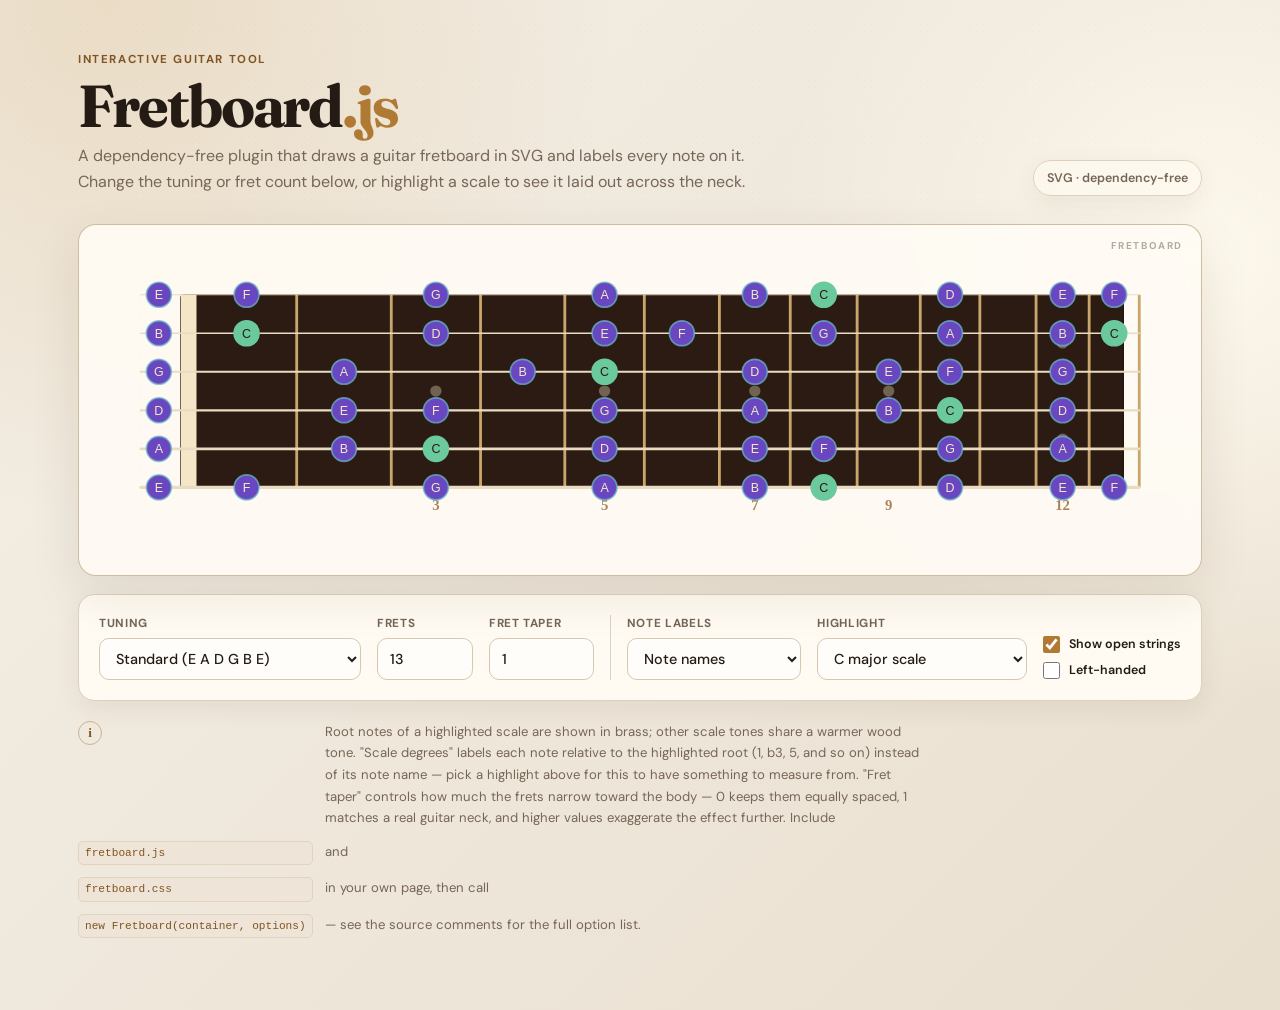
==== index_old.html @ c2f7e358 "add new files for demo" ====
<!doctype html>
<html lang="en">
  <head>
    <meta charset="utf-8" />
    <meta name="viewport" content="width=device-width, initial-scale=1" />
    <title>Fretboard.js — guitar fretboard visualizer</title>
    <link rel="stylesheet" href="fretboard.css" />
    <style>
      @import url("https://fonts.googleapis.com/css2?family=DM+Sans:wght@400;500;600;700&family=Fraunces:opsz,wght@9..144,600;9..144,700&display=swap");

      :root {
        --bg: #f4efe6;
        --bg-deep: #e9dfcf;
        --surface: rgba(255, 252, 246, 0.9);
        --surface-solid: #fffaf2;
        --ink: #241b15;
        --muted: #766657;
        --line: #ddd0bc;
        --accent: #b07a35;
        --accent-dark: #805523;
        --shadow: 0 18px 50px rgba(67, 45, 24, 0.1);
        --shadow-soft: 0 8px 24px rgba(67, 45, 24, 0.07);
      }

      * {
        box-sizing: border-box;
      }
      html {
        scroll-behavior: smooth;
      }

      body {
        margin: 0;
        min-height: 100vh;
        color: var(--ink);
        font-family:
          "DM Sans",
          system-ui,
          -apple-system,
          BlinkMacSystemFont,
          "Segoe UI",
          sans-serif;
        background:
          radial-gradient(
            circle at 8% 0%,
            rgba(221, 194, 153, 0.42),
            transparent 32rem
          ),
          radial-gradient(
            circle at 95% 25%,
            rgba(255, 250, 239, 0.9),
            transparent 28rem
          ),
          linear-gradient(135deg, var(--bg), var(--bg-deep));
      }

      body::before {
        content: "";
        position: fixed;
        inset: 0;
        pointer-events: none;
        opacity: 0.28;
        background-image: radial-gradient(
          rgba(72, 47, 26, 0.09) 0.7px,
          transparent 0.7px
        );
        background-size: 7px 7px;
        mask-image: linear-gradient(to bottom, black, transparent 75%);
      }

      .wrap {
        position: relative;
        max-width: 1180px;
        margin: 0 auto;
        padding: 52px 28px 72px;
      }

      header.masthead {
        display: flex;
        align-items: flex-end;
        justify-content: space-between;
        gap: 32px;
        margin-bottom: 28px;
      }

      .brand {
        max-width: 720px;
      }

      .eyebrow {
        margin: 0 0 10px;
        font-size: 0.72rem;
        font-weight: 700;
        letter-spacing: 0.14em;
        text-transform: uppercase;
        color: var(--accent-dark);
      }

      header.masthead h1 {
        margin: 0 0 8px;
        font-family: "Fraunces", Georgia, serif;
        font-size: clamp(2.2rem, 5vw, 3.7rem);
        line-height: 0.98;
        letter-spacing: -0.035em;
        font-weight: 700;
      }

      header.masthead h1 span {
        color: var(--accent);
      }

      header.masthead p {
        margin: 0;
        max-width: 64ch;
        color: var(--muted);
        font-size: 1rem;
        line-height: 1.65;
      }

      .badge {
        flex: 0 0 auto;
        padding: 9px 13px;
        border: 1px solid var(--line);
        border-radius: 999px;
        background: rgba(255, 250, 242, 0.65);
        box-shadow: var(--shadow-soft);
        font-size: 0.78rem;
        font-weight: 600;
        color: var(--muted);
      }

      .stage {
        position: relative;
        padding: 30px 30px 24px;
        border: 1px solid rgba(191, 169, 137, 0.75);
        border-radius: 18px;
        background: var(--surface);
        box-shadow: var(--shadow);
        backdrop-filter: blur(10px);
        overflow-x: auto;
      }

      .stage::before {
        content: "FRETBOARD";
        position: absolute;
        top: 14px;
        right: 18px;
        font-size: 0.62rem;
        font-weight: 700;
        letter-spacing: 0.16em;
        color: rgba(118, 102, 87, 0.55);
      }

      #fretboard-container {
        min-width: 640px;
        padding-top: 8px;
      }

      .control-strip {
        display: grid;
        grid-template-columns:
          minmax(220px, 1.5fr) minmax(90px, 0.55fr) minmax(100px, 0.6fr)
          1px minmax(170px, 1fr) minmax(190px, 1.2fr) auto;
        gap: 16px;
        align-items: end;
        margin-top: 18px;
        padding: 20px;
        border: 1px solid var(--line);
        border-radius: 16px;
        background: var(--surface-solid);
        box-shadow: var(--shadow-soft);
      }

      .control {
        display: flex;
        min-width: 0;
        flex-direction: column;
        gap: 7px;
      }

      .control label,
      .checkbox-row label {
        font-size: 0.73rem;
        font-weight: 700;
        letter-spacing: 0.055em;
        text-transform: uppercase;
        color: var(--muted);
      }

      .control select,
      .control input[type="number"] {
        width: 100%;
        min-height: 42px;
        padding: 9px 12px;
        border: 1px solid #d6c7b1;
        border-radius: 10px;
        outline: none;
        background: #fffdf9;
        color: var(--ink);
        font:
          500 0.9rem "DM Sans",
          sans-serif;
        box-shadow: inset 0 1px 0 rgba(255, 255, 255, 0.9);
        transition:
          border-color 0.18s ease,
          box-shadow 0.18s ease;
      }

      .control select:hover,
      .control input[type="number"]:hover {
        border-color: #c5ad8c;
      }

      .control select:focus,
      .control input[type="number"]:focus {
        border-color: var(--accent);
        box-shadow: 0 0 0 3px rgba(176, 122, 53, 0.14);
      }

      .control select:disabled,
      .control input[type="number"]:disabled {
        background: #f3eee6;
        color: var(--muted);
        cursor: not-allowed;
      }

      .control-strip .divider {
        width: 1px;
        align-self: stretch;
        background: var(--line);
      }

      .checkbox-group {
        display: flex;
        flex-direction: column;
        gap: 9px;
        padding-bottom: 1px;
      }

      .checkbox-row {
        display: flex;
        align-items: center;
        gap: 9px;
        white-space: nowrap;
      }

      .checkbox-row input {
        width: 17px;
        height: 17px;
        margin: 0;
        accent-color: var(--accent);
      }

      .checkbox-row label {
        font-size: 0.78rem;
        text-transform: none;
        letter-spacing: 0;
        font-weight: 600;
        color: var(--ink);
        cursor: pointer;
      }

      footer.note {
        display: grid;
        grid-template-columns: auto 1fr;
        gap: 12px;
        align-items: start;
        margin-top: 20px;
        max-width: 850px;
        font-size: 0.82rem;
        color: var(--muted);
        line-height: 1.65;
      }

      footer.note::before {
        content: "i";
        display: grid;
        place-items: center;
        width: 22px;
        height: 22px;
        border: 1px solid #c9b28f;
        border-radius: 50%;
        font-family: Georgia, serif;
        font-weight: 700;
        color: var(--accent-dark);
      }

      footer.note code {
        padding: 2px 6px;
        border: 1px solid #e0d3c0;
        border-radius: 5px;
        background: #eee5d8;
        color: var(--accent-dark);
        font-size: 0.85em;
      }

      @media (max-width: 980px) {
        .control-strip {
          grid-template-columns: repeat(3, minmax(140px, 1fr));
        }
        .control-strip .divider {
          display: none;
        }
      }

      @media (max-width: 700px) {
        .wrap {
          padding: 32px 16px 48px;
        }
        header.masthead {
          display: block;
        }
        .badge {
          display: inline-block;
          margin-top: 18px;
        }
        .stage {
          padding: 24px 18px 18px;
          border-radius: 14px;
        }
        .control-strip {
          grid-template-columns: 1fr 1fr;
          padding: 16px;
        }
      }

      @media (max-width: 480px) {
        .control-strip {
          grid-template-columns: 1fr;
        }
      }

      @media (prefers-reduced-motion: reduce) {
        * {
          scroll-behavior: auto !important;
          transition: none !important;
        }
      }
    </style>
  </head>
  <body>
    <div class="wrap">
      <header class="masthead">
        <div class="brand">
          <div class="eyebrow">Interactive guitar tool</div>
          <h1>Fretboard<span>.js</span></h1>
          <p>
            A dependency-free plugin that draws a guitar fretboard in SVG and
            labels every note on it. Change the tuning or fret count below, or
            highlight a scale to see it laid out across the neck.
          </p>
        </div>
        <div class="badge">SVG · dependency-free</div>
      </header>

      <div class="stage">
        <div id="fretboard-container"></div>
      </div>

      <div class="control-strip">
        <div class="control">
          <label for="tuning-select">Tuning</label>
          <select id="tuning-select">
            <optgroup label="6-string guitar">
              <option value="standard" selected>Standard (E A D G B E)</option>
              <option value="drop-d">Drop D (D A D G B E)</option>
              <option value="dadgad">DADGAD</option>
              <option value="open-g">Open G (D G D G B D)</option>
              <option value="half-step-down">Half-step down</option>
            </optgroup>
            <optgroup label="Other instruments">
              <option value="ukulele">Ukulele (G C E A)</option>
              <option value="bass">Bass, 4-string (E A D G)</option>
              <option value="8-string">8-string guitar (F# B E A D G B E)</option>
            </optgroup>
          </select>
        </div>

        <div class="control">
          <label for="frets-input">Frets</label>
          <input id="frets-input" type="number" min="5" max="24" value="13" />
        </div>

        <div class="control">
          <label for="taper-input">Fret taper</label>
          <input
            id="taper-input"
            type="number"
            min="0"
            max="5"
            step="0.1"
            value="1"
          />
        </div>

        <div class="divider"></div>

        <div class="control">
          <label for="label-mode-select">Note labels</label>
          <select id="label-mode-select">
            <option value="note" selected>Note names</option>
            <option value="degree">Scale degrees</option>
            <option value="none">Hidden</option>
          </select>
        </div>

        <div class="control">
          <label for="highlight-select">Highlight</label>
          <select id="highlight-select">
            <option value="none">None — show every note</option>
            <option value="c-major" selected>C major scale</option>
            <option value="a-minor-pent">A minor pentatonic</option>
            <option value="e-blues">E blues scale</option>
            <option value="g-major">G major scale</option>
          </select>
        </div>

        <div class="checkbox-group">
          <div class="checkbox-row">
            <input type="checkbox" id="open-strings-toggle" checked />
            <label for="open-strings-toggle">Show open strings</label>
          </div>
          <div class="checkbox-row">
            <input type="checkbox" id="left-handed-toggle" />
            <label for="left-handed-toggle">Left-handed</label>
          </div>
        </div>
      </div>

      <footer class="note">
        Root notes of a highlighted scale are shown in brass; other scale tones
        share a warmer wood tone. "Scale degrees" labels each note relative to
        the highlighted root (1, b3, 5, and so on) instead of its note name —
        pick a highlight above for this to have something to measure from.
        "Fret taper" controls how much the frets
        narrow toward the body — 0 keeps them equally spaced, 1 matches a real
        guitar neck, and higher values exaggerate the effect further. Include
        <code>fretboard.js</code> and <code>fretboard.css</code> in your own
        page, then call <code>new Fretboard(container, options)</code> — see the
        source comments for the full option list.
      </footer>
    </div>

    <script src="fretboard.js"></script>
    <script>
      var TUNINGS = {
        standard: ["E2", "A2", "D3", "G3", "B3", "E4"],
        "drop-d": ["D2", "A2", "D3", "G3", "B3", "E4"],
        dadgad: ["D2", "A2", "D3", "G3", "A3", "D4"],
        "open-g": ["D2", "G2", "D3", "G3", "B3", "D4"],
        "half-step-down": ["Eb2", "Ab2", "Db3", "Gb3", "Bb3", "Eb4"],
        // Standard ukulele is usually WRITTEN as "G C E A" (playing order),
        // but that's reentrant tuning — the G string is tuned UP an octave,
        // so by actual pitch it's not the lowest string. This plugin draws
        // tuning[0] as the lowest, thickest string, so the array here is
        // given in true pitch order (C4 < E4 < G4 < A4) rather than
        // conventional playing order, or the diagram would misrepresent
        // which string is actually lowest/thickest.
        ukulele: ["C4", "E4", "G4", "A4"],
        // Standard 4-string bass: one octave below a guitar's low four
        // strings (E A D G).
        bass: ["E1", "A1", "D2", "G2"],
        // Standard 8-string guitar: extends standard 6-string tuning down
        // by two more perfect fourths (adding a low B, then a low F#).
        "8-string": ["F#1", "B1", "E2", "A2", "D3", "G3", "B3", "E4"],
      };

      var HIGHLIGHTS = {
        none: null,
        "c-major": { root: "C", notes: ["C", "D", "E", "F", "G", "A", "B"] },
        "a-minor-pent": { root: "A", notes: ["A", "C", "D", "E", "G"] },
        "e-blues": { root: "E", notes: ["E", "G", "A", "Bb", "B", "D"] },
        "g-major": { root: "G", notes: ["G", "A", "B", "C", "D", "E", "F#"] },
      };

      var container = document.getElementById("fretboard-container");
      var fb = new Fretboard(container, {
        frets: 13,
        tuning: TUNINGS.standard,
        showOpenStrings: true,
        labelMode: "note",
        highlight: HIGHLIGHTS["c-major"],
        fretTaper: 1,
        leftHanded: false,
      });

      document
        .getElementById("tuning-select")
        .addEventListener("change", function (e) {
          fb.setTuning(TUNINGS[e.target.value]);
        });

      document
        .getElementById("taper-input")
        .addEventListener("change", function (e) {
          var value = Math.max(0, parseFloat(e.target.value));
          if (isNaN(value)) value = 0;
          e.target.value = value;
          fb.setFretTaper(value);
        });

      document
        .getElementById("frets-input")
        .addEventListener("change", function (e) {
          var value = Math.max(
            5,
            Math.min(24, parseInt(e.target.value, 10) || 12),
          );
          e.target.value = value;
          fb.setFrets(value);
        });

      document
        .getElementById("highlight-select")
        .addEventListener("change", function (e) {
          fb.setHighlight(HIGHLIGHTS[e.target.value]);
        });

      document
        .getElementById("label-mode-select")
        .addEventListener("change", function (e) {
          fb.setLabelMode(e.target.value);
        });

      document
        .getElementById("open-strings-toggle")
        .addEventListener("change", function (e) {
          fb.setOptions({ showOpenStrings: e.target.checked });
        });

      document
        .getElementById("left-handed-toggle")
        .addEventListener("change", function (e) {
          fb.setLeftHanded(e.target.checked);
        });
    </script>
  </body>
</html>
---- fretboard.css ----
/* Fretboard.js — default styling
   Palette grounded in real fretboard materials: rosewood body, brass fret wire,
   bone nut and inlays. Swap the custom properties below to retheme. */

.fretboard-svg {
	--fb-wood: #2b1b12;
	--fb-wood-edge: #1c1109;
	--fb-fretwire: #c9a66b;
	--fb-nut: #f5e6c8;
	--fb-string: #e9dcc0;
	--fb-inlay: rgba(245, 230, 200, 0.35);
	--fb-fret-number: #a9835a;
	--fb-note-bg: #4a2f1e;
	--fb-note-border: #7a5636;
	--fb-note-text: #f5e6c8;
	--fb-highlight-bg: #6947c0;
	--fb-highlight-border: #6bb7c9bd;
	--fb-root-bg: #6bc99e;
	--fb-root-text: #2b1b12;
	--fb-open-divider: rgba(245, 230, 200, 0.25);

	display: block;
	max-width: 100%;
	height: auto;
	font-family: 'Iowan Old Style', 'Palatino Linotype', Georgia, serif;
}

.fretboard-wood {
	fill: var(--fb-wood);
	stroke: var(--fb-wood-edge);
	stroke-width: 1;
}

.fretboard-fretwire {
	stroke: var(--fb-fretwire);
	stroke-width: 2.5;
}

.fretboard-nut {
	fill: var(--fb-nut);
}

.fretboard-string {
	stroke: var(--fb-string);
	stroke-linecap: round;
}

.fretboard-inlay {
	fill: var(--fb-inlay);
}

.fretboard-fret-number {
	fill: var(--fb-fret-number);
	font-size: 13px;
	font-weight: 600;
}

.fretboard-open-divider {
	stroke: var(--fb-open-divider);
	stroke-width: 1;
	stroke-dasharray: 2 3;
}

.fretboard-note-dot {
	fill: var(--fb-note-bg);
	stroke: var(--fb-note-border);
	stroke-width: 1.5;
}

.fretboard-note-dot--highlight {
	fill: var(--fb-highlight-bg);
	stroke: var(--fb-highlight-border);
}

.fretboard-note-dot--root {
	fill: var(--fb-root-bg);
	stroke: var(--fb-root-bg);
}

.fretboard-note-label {
	fill: var(--fb-note-text);
	font-size: 11px;
	font-weight: 500;
	pointer-events: none;
	user-select: none;
	font-family: "Helvetica Neue", "Segoe UI", sans-serif
}

.fretboard-note-label--root {
	fill: var(--fb-root-text);
}
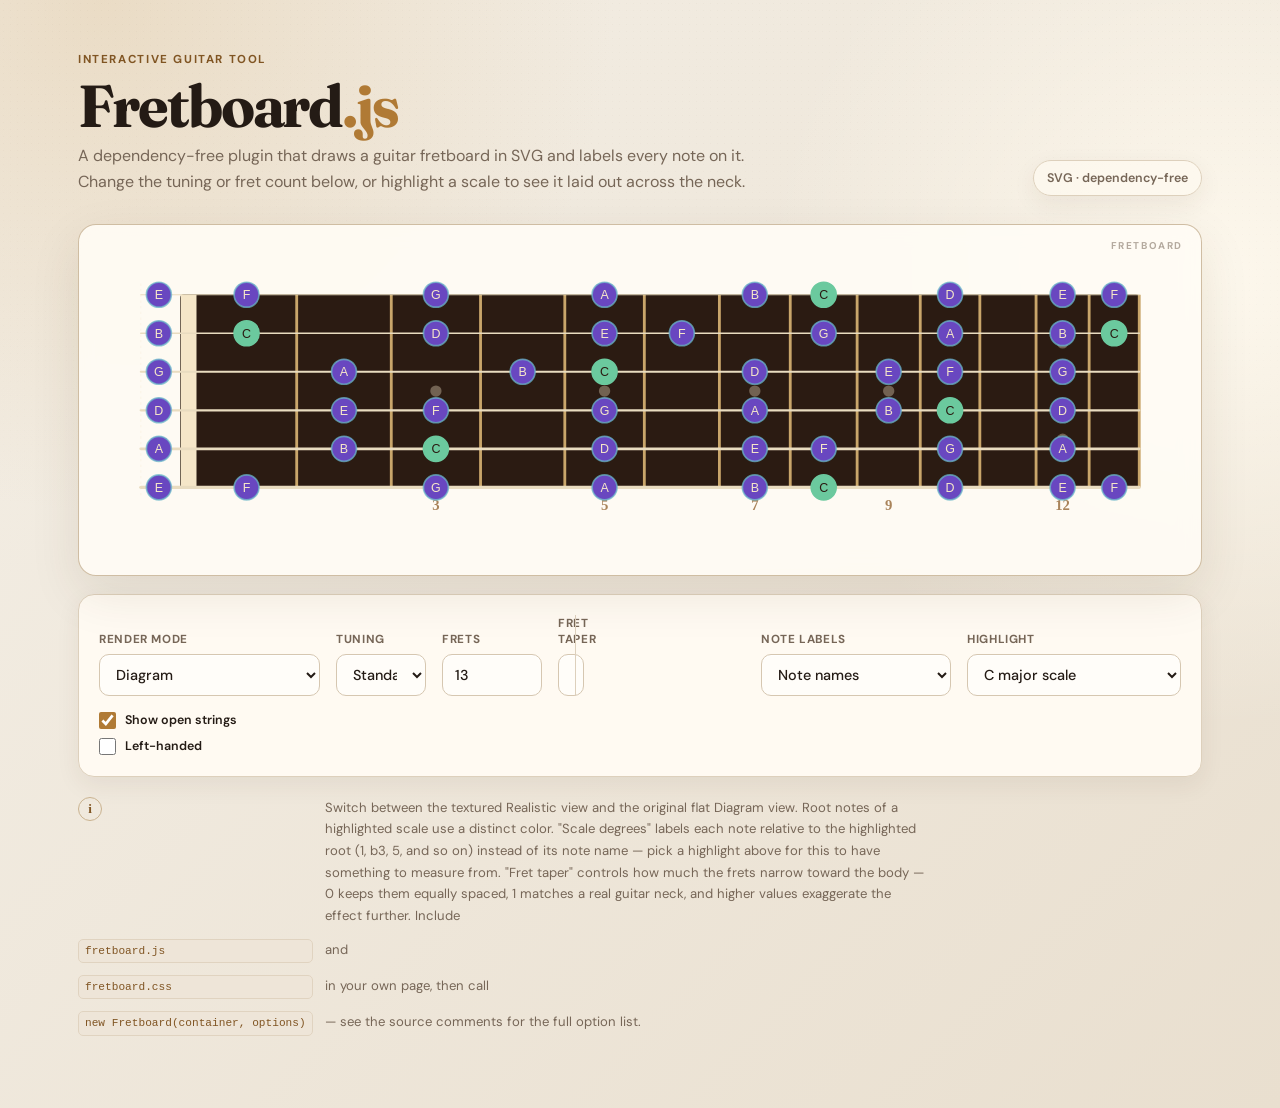
==== commit 401c2ee9: "Add support for a realistic fretboard render You can now choose a diagram or a realistic render" ====
--- a/index_old.html
+++ b/index_old.html
@@ -359,6 +359,13 @@
 
       <div class="control-strip">
         <div class="control">
+          <label for="render-mode-select">Render mode</label>
+          <select id="render-mode-select">
+            <option value="realistic">Realistic</option>
+            <option value="diagram" selected>Diagram</option>
+          </select>
+        </div>
+        <div class="control">
           <label for="tuning-select">Tuning</label>
           <select id="tuning-select">
             <optgroup label="6-string guitar">
@@ -428,8 +435,8 @@
       </div>
 
       <footer class="note">
-        Root notes of a highlighted scale are shown in brass; other scale tones
-        share a warmer wood tone. "Scale degrees" labels each note relative to
+        Switch between the textured Realistic view and the original flat Diagram
+        view. Root notes of a highlighted scale use a distinct color. "Scale degrees" labels each note relative to
         the highlighted root (1, b3, 5, and so on) instead of its note name —
         pick a highlight above for this to have something to measure from.
         "Fret taper" controls how much the frets
@@ -475,6 +482,7 @@
 
       var container = document.getElementById("fretboard-container");
       var fb = new Fretboard(container, {
+        renderMode: "diagram",
         frets: 13,
         tuning: TUNINGS.standard,
         showOpenStrings: true,
@@ -485,6 +493,12 @@
       });
 
       document
+        .getElementById("render-mode-select")
+        .addEventListener("change", function (e) {
+          fb.setRenderMode(e.target.value);
+        });
+
+      document
         .getElementById("tuning-select")
         .addEventListener("change", function (e) {
           fb.setTuning(TUNINGS[e.target.value]);
--- a/fretboard.css
+++ b/fretboard.css
@@ -1,8 +1,58 @@
-/* Fretboard.js — default styling
-   Palette grounded in real fretboard materials: rosewood body, brass fret wire,
-   bone nut and inlays. Swap the custom properties below to retheme. */
+/* Fretboard.js — rosewood, nickel and warm amber.
+   Every diagram is self-contained SVG; colors remain CSS custom properties. */
 
 .fretboard-svg {
+	--fb-wood: #33251f;
+	--fb-wood-edge: #160f0d;
+	--fb-fretwire: #b6aaa0;
+	--fb-nut: #eee4d2;
+	--fb-string: #d6c7ac;
+	--fb-inlay: rgba(238, 224, 198, 0.5);
+	--fb-fret-number: #a69b89;
+	--fb-note-bg: #40332c;
+	--fb-note-border: #8c7764;
+	--fb-note-text: #fff7e8;
+	--fb-highlight-bg: #315d4c;
+	--fb-highlight-border: #86b59c;
+	--fb-root-bg: #edc27c;
+	--fb-root-text: #302415;
+	--fb-open-divider: rgba(214, 199, 172, 0.2);
+	--fb-grain-opacity: 0.5;
+
+	display: block;
+	max-width: 100%;
+	height: auto;
+	font-family: "Inter", "Helvetica Neue", "Segoe UI", sans-serif;
+}
+
+.fretboard-body-shadow { fill: #000; opacity: 0.3; }
+.fretboard-wood { fill: var(--fb-wood); stroke: var(--fb-wood-edge); stroke-width: 1; }
+.fretboard-grain { opacity: var(--fb-grain-opacity); }
+.fretboard-edge-light { stroke: #fff; stroke-opacity: 0.2; stroke-width: 1; }
+.fretboard-edge-dark { stroke: #000; stroke-opacity: 0.5; stroke-width: 1.5; }
+.fretboard-fret-shadow { stroke: #000; stroke-opacity: 0.42; stroke-width: 3.5; }
+.fretboard-fretwire { stroke: var(--fb-fretwire); stroke-width: 2.6; stroke-linecap: round; }
+.fretboard-fret-glint { stroke: #fff; stroke-opacity: 0.52; stroke-width: 0.7; }
+.fretboard-nut { fill: var(--fb-nut); stroke: rgba(0, 0, 0, 0.2); stroke-width: 1; }
+.fretboard-string { stroke: var(--fb-string); stroke-linecap: round; }
+.fretboard-string-shadow { stroke: #000; stroke-opacity: 0.3; stroke-linecap: round; }
+.fretboard-string-glint { stroke: #fff; stroke-opacity: 0.45; stroke-linecap: round; }
+.fretboard-inlay { fill: var(--fb-inlay); stroke: rgba(255, 255, 255, 0.22); stroke-width: 0.7; }
+.fretboard-fret-number { fill: var(--fb-fret-number); font-size: 11px; font-weight: 500; font-variant-numeric: tabular-nums; text-anchor: middle; }
+.fretboard-fret-number--octave { font-weight: 700; }
+.fretboard-open-divider { stroke: var(--fb-open-divider); stroke-width: 1; }
+.fretboard-note-shadow { fill: #000; opacity: 0.38; }
+.fretboard-root-ring { fill: none; stroke: var(--fb-root-bg); stroke-width: 0.8; stroke-opacity: 0.55; }
+.fretboard-note-dot { fill: var(--fb-note-bg); stroke: var(--fb-note-border); stroke-width: 1; }
+.fretboard-note-dot--highlight { fill: var(--fb-highlight-bg); stroke: var(--fb-highlight-border); }
+.fretboard-note-dot--root { fill: var(--fb-root-bg); stroke: var(--fb-root-bg); stroke-width: 1.25; }
+.fretboard-note-dot--open { stroke-width: 1.5; }
+.fretboard-note-label { fill: var(--fb-note-text); font-size: 10.5px; font-weight: 600; pointer-events: none; user-select: none; font-family: "Inter", "Helvetica Neue", "Segoe UI", sans-serif; }
+.fretboard-note-label--root { fill: var(--fb-root-text); font-weight: 700; }
+
+/* Diagram mode restores the original flat palette and typography.
+   Scoped variables allow realistic and diagram instances on the same page. */
+.fretboard-svg[data-render-mode="diagram"] {
 	--fb-wood: #2b1b12;
 	--fb-wood-edge: #1c1109;
 	--fb-fretwire: #c9a66b;
@@ -18,74 +68,12 @@
 	--fb-root-bg: #6bc99e;
 	--fb-root-text: #2b1b12;
 	--fb-open-divider: rgba(245, 230, 200, 0.25);
-
-	display: block;
-	max-width: 100%;
-	height: auto;
 	font-family: 'Iowan Old Style', 'Palatino Linotype', Georgia, serif;
 }
-
-.fretboard-wood {
-	fill: var(--fb-wood);
-	stroke: var(--fb-wood-edge);
-	stroke-width: 1;
-}
-
-.fretboard-fretwire {
-	stroke: var(--fb-fretwire);
-	stroke-width: 2.5;
-}
-
-.fretboard-nut {
-	fill: var(--fb-nut);
-}
-
-.fretboard-string {
-	stroke: var(--fb-string);
-	stroke-linecap: round;
-}
-
-.fretboard-inlay {
-	fill: var(--fb-inlay);
-}
-
-.fretboard-fret-number {
-	fill: var(--fb-fret-number);
-	font-size: 13px;
-	font-weight: 600;
-}
-
-.fretboard-open-divider {
-	stroke: var(--fb-open-divider);
-	stroke-width: 1;
-	stroke-dasharray: 2 3;
-}
-
-.fretboard-note-dot {
-	fill: var(--fb-note-bg);
-	stroke: var(--fb-note-border);
-	stroke-width: 1.5;
-}
-
-.fretboard-note-dot--highlight {
-	fill: var(--fb-highlight-bg);
-	stroke: var(--fb-highlight-border);
-}
-
-.fretboard-note-dot--root {
-	fill: var(--fb-root-bg);
-	stroke: var(--fb-root-bg);
-}
-
-.fretboard-note-label {
-	fill: var(--fb-note-text);
-	font-size: 11px;
-	font-weight: 500;
-	pointer-events: none;
-	user-select: none;
-	font-family: "Helvetica Neue", "Segoe UI", sans-serif
-}
-
-.fretboard-note-label--root {
-	fill: var(--fb-root-text);
-}+.fretboard-svg[data-render-mode="diagram"] .fretboard-fretwire { stroke-width: 2.5; stroke-linecap: butt; }
+.fretboard-svg[data-render-mode="diagram"] .fretboard-nut,
+.fretboard-svg[data-render-mode="diagram"] .fretboard-inlay { stroke: none; }
+.fretboard-svg[data-render-mode="diagram"] .fretboard-fret-number { font-size: 13px; font-weight: 600; font-variant-numeric: normal; }
+.fretboard-svg[data-render-mode="diagram"] .fretboard-open-divider { stroke-dasharray: 2 3; }
+.fretboard-svg[data-render-mode="diagram"] .fretboard-note-dot { stroke-width: 1.5; }
+.fretboard-svg[data-render-mode="diagram"] .fretboard-note-label { font-size: 11px; font-weight: 500; font-family: "Helvetica Neue", "Segoe UI", sans-serif; }
